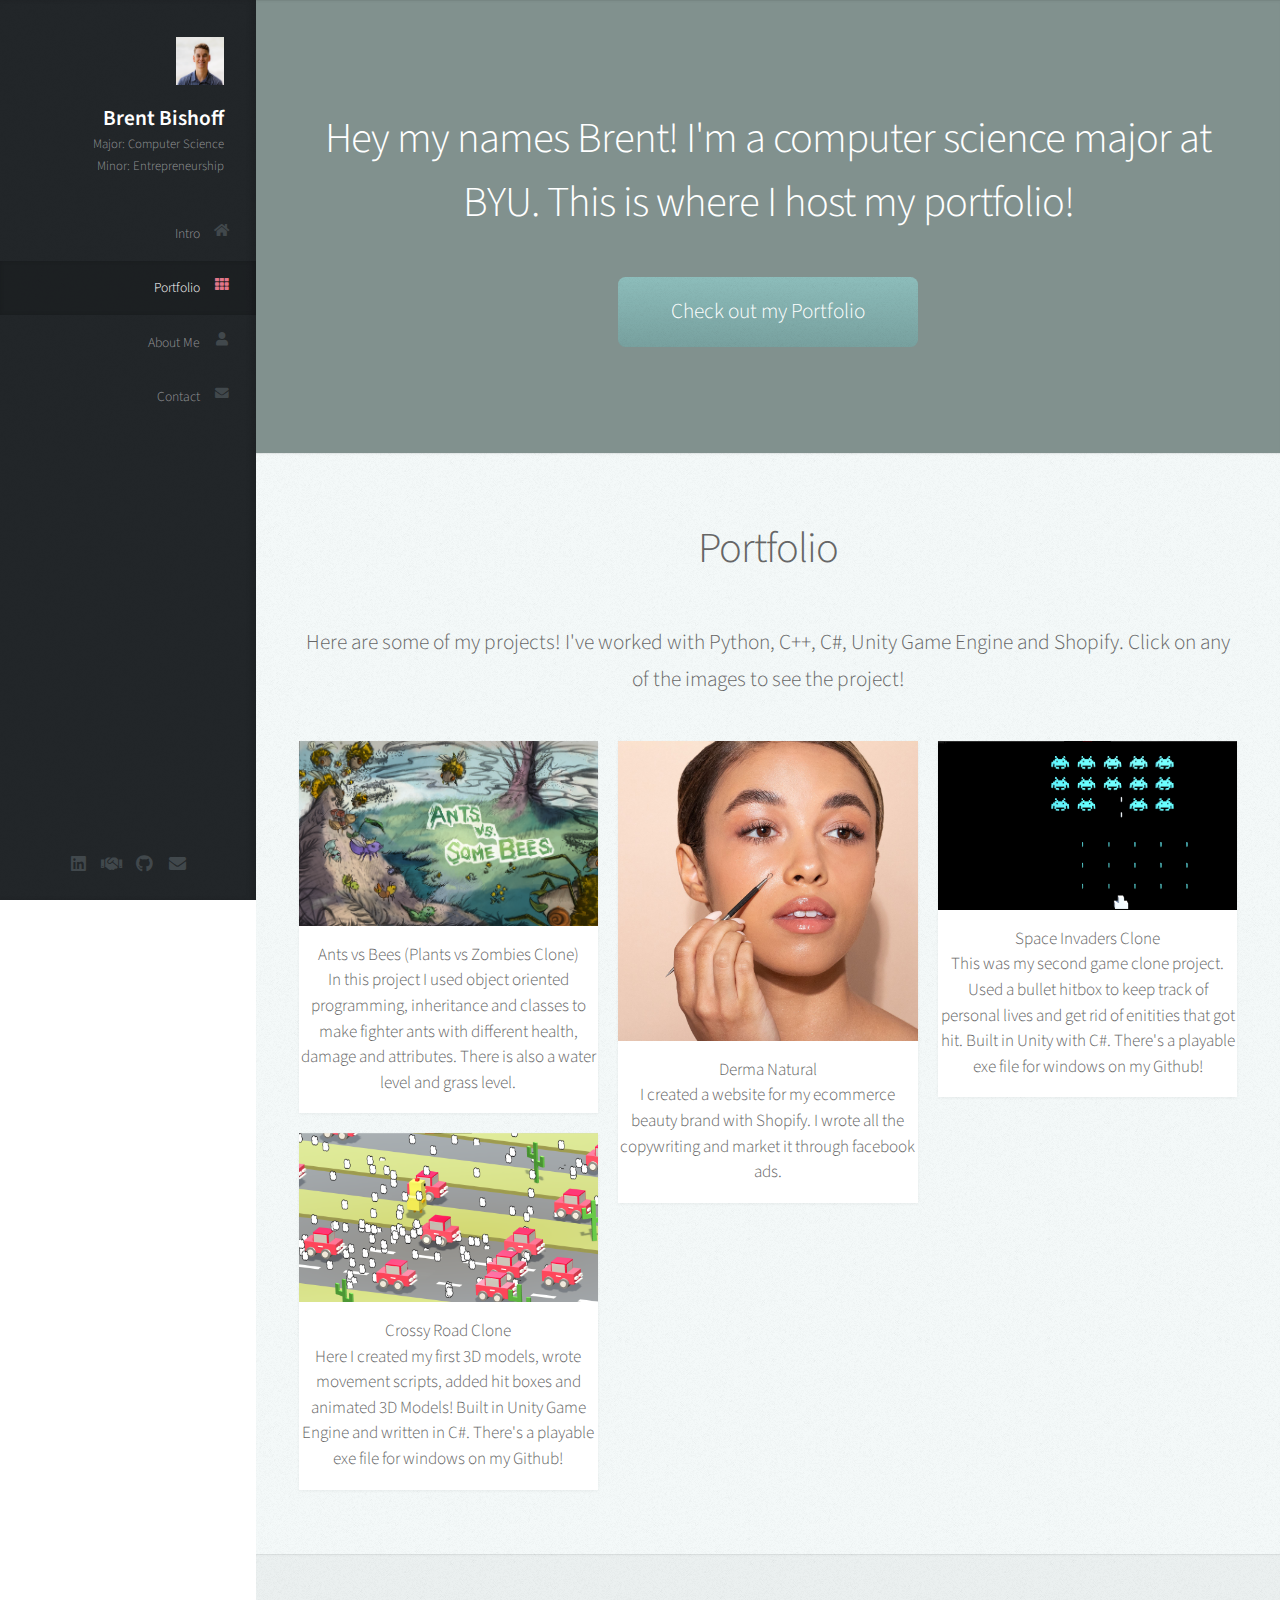
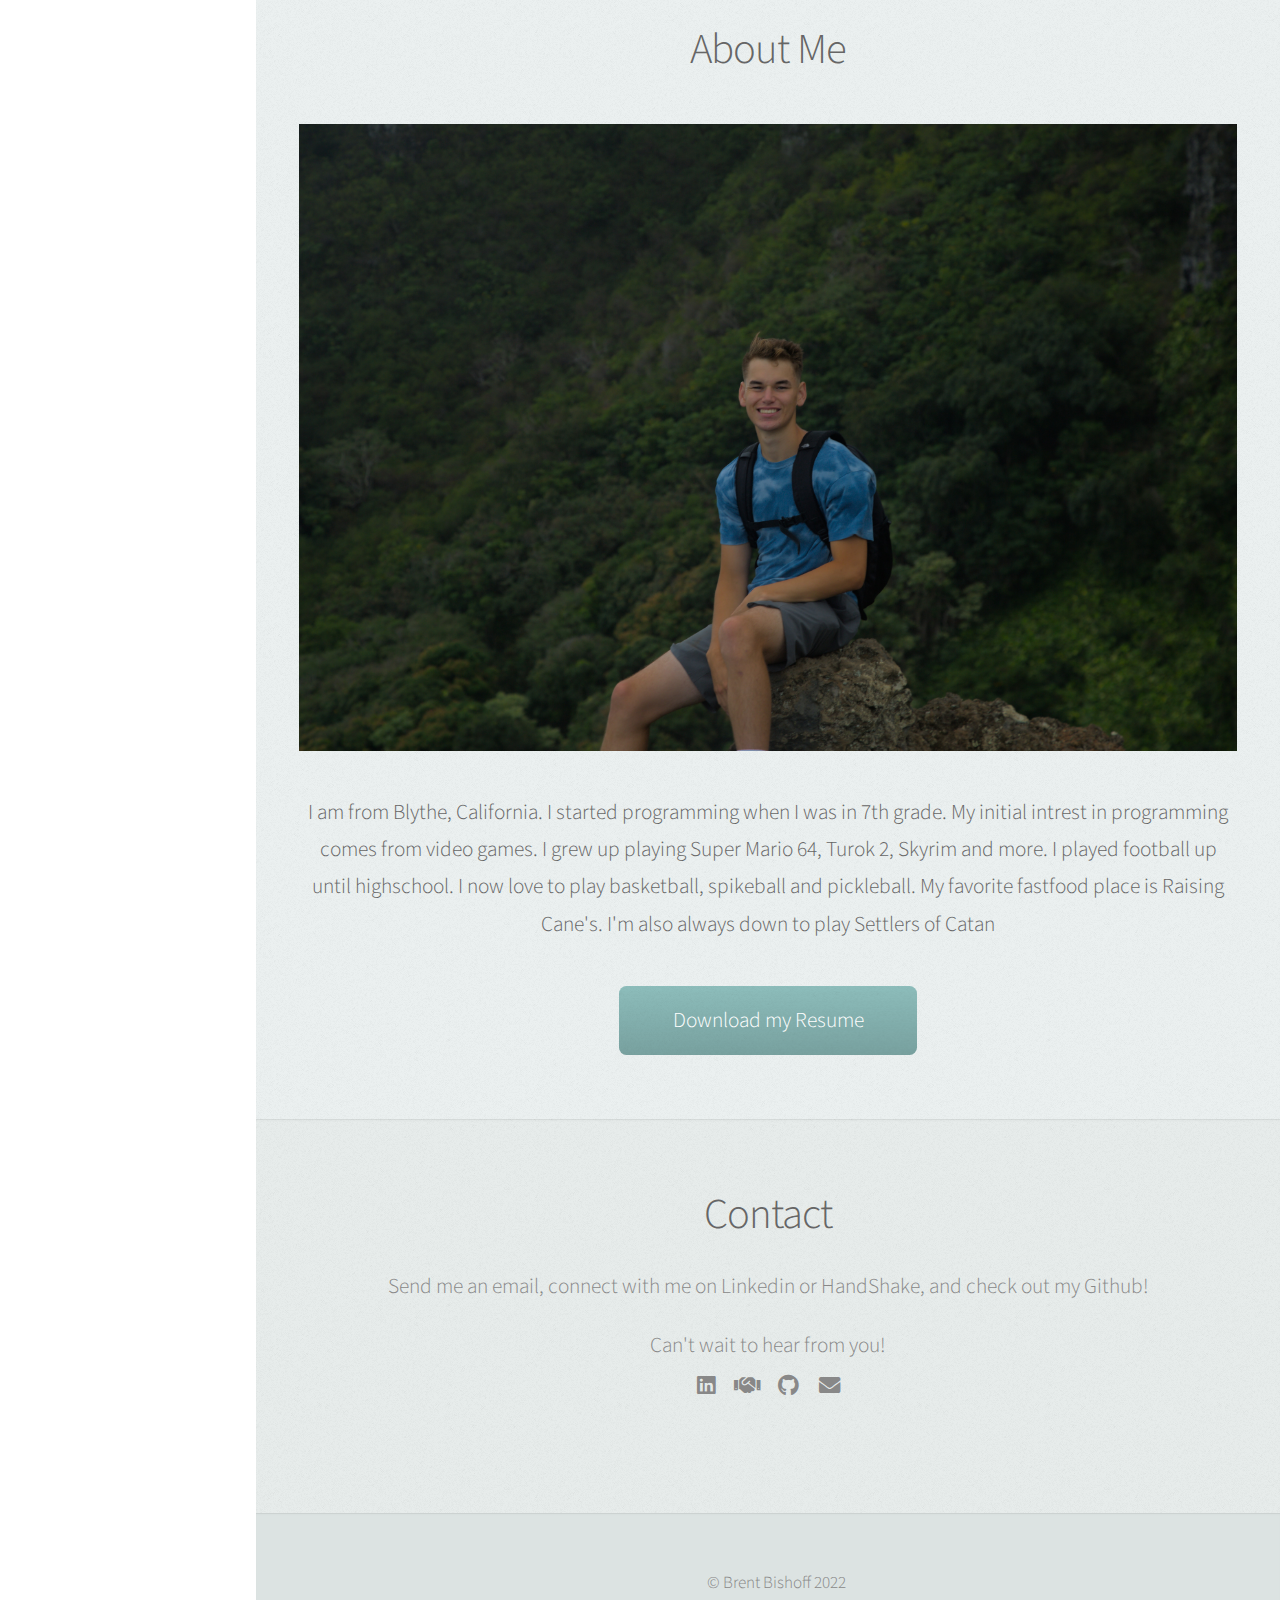
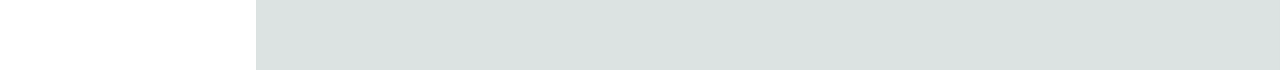
==== index.html @ 5003eae6 "Add files via upload" ====
<!DOCTYPE HTML>
<!--
	Prologue by HTML5 UP
	html5up.net | @ajlkn
	Free for personal and commercial use under the CCA 3.0 license (html5up.net/license)
-->
<html>
	<head>
		<title>Prologue by HTML5 UP</title>
		<meta charset="utf-8" />
		<meta name="viewport" content="width=device-width, initial-scale=1, user-scalable=no" />
		<link rel="stylesheet" href="assets/css/main.css" />
	</head>
	<body class="is-preload">

		<!-- Header -->
			<div id="header">

				<div class="top">

					<!-- Logo -->
						<div id="logo">
							<span class="image avatar48"><img src="images/avatar.png" alt="" /></span>
							<h1 id="title">Brent Bishoff</h1>
							<p>Major: Computer Science</p>
							<p>Minor: Entrepreneurship</p>
						</div>

					<!-- Nav -->
						<nav id="nav">
							<ul>
								<li><a href="#top" id="top-link"><span class="icon solid fa-home">Intro</span></a></li>
								<li><a href="#portfolio" id="portfolio-link"><span class="icon solid fa-th">Portfolio</span></a></li>
								<li><a href="#about" id="about-link"><span class="icon solid fa-user">About Me</span></a></li>
								<li><a href="#contact" id="contact-link"><span class="icon solid fa-envelope">Contact</span></a></li>
							</ul>
						</nav>
				</div>

				<div class="bottom">

					<!-- Social Icons -->
						<ul class="icons">
							<li><a href="https://www.linkedin.com/in/brent-bishoff-453050194/" class="icon brands fa-linkedin"><span class="label">Linkedin</span></a></li>
							<li><a href="https://byu.joinhandshake.com/stu/users/18140611" class="icon solid fa-handshake"><span class="label">HandShake</span></a></li>
							<li><a href="https://github.com/bdbishoff" class="icon brands fa-github"><span class="label">Github</span></a></li>
							<li><a href="mailto: brent.bishoff@gmail.com" class="icon solid fa-envelope"><span class="label">Email</span></a></li>
						</ul>

				</div>

			</div>

		<!-- Main -->
			<div id="main">

				<!-- Intro -->
					<section id="top" class="one dark cover">
						<div class="container">

							<header>
								<h2 class="alt"> <strong>Hey my names Brent! I'm a computer science major at BYU. This is where I host my portfolio!</strong>
							</header>

							<footer>
								<a href="#portfolio" class="button scrolly">Check out my Portfolio</a>
							</footer>

						</div>
					</section>

				<!-- Portfolio -->
					<section id="portfolio" class="two">
						<div class="container">

							<header>
								<h2>Portfolio</h2>
							</header>

							<p><strong>Here are some of my projects! I've worked with Python, C++, C#, Unity Game Engine
								and Shopify. Click on any of the images to see the project!
							</strong></p>

							<div class="row">
								<div class="col-4 col-12-mobile">
									<article class="item">
										<a href="https://github.com/bdbishoff/ANTS-Plants-vs-Zombies-Clone-" class="image fit"><img src="images/splash.png" alt="" /></a>
										<header>
											<h3><strong>Ants vs Bees (Plants vs Zombies Clone)</strong> </h3>
											<h3>In this project I used object oriented programming, inheritance and classes
												to make fighter ants with different health, damage and attributes. There is also
												a water level and grass level.
											</h3>
										</header>
									</article>
									<article class="item">
										<a href="https://github.com/bdbishoff/CrossyRoadClone" class="image fit"><img src="images/crossyroadss.png" alt="" /></a>
										<header>
											<h3><bold>Crossy Road Clone</bold></h3>
											<h3>Here I created my first 3D models, wrote movement scripts, 
												added hit boxes and animated 3D Models! Built in Unity Game Engine and written 
												in C#. There's a playable exe file for windows on my Github!
											</h3>
										</header>
									</article>
								</div>
								<div class="col-4 col-12-mobile">
									<article class="item">
										<a href="https://dermanatural.co/" class="image fit"><img src="images/MT-339_Blackhead-Pimple-Blemish-Extractor_Lifestyle3.jpg" alt="" /></a>
										<header>
											<h3><bold>Derma Natural</bold></h3>
											<h3>I created a website for my ecommerce beauty brand with Shopify.
												I wrote all the copywriting and market it through facebook ads.
											</h3>
										</header>
									</article>
								</div>
								<div class="col-4 col-12-mobile">
									<article class="item">
										<a href="https://github.com/bdbishoff/Space-Invaders-Clone" class="image fit"><img src="images/spaceinvadersss.png" alt="" /></a>
										<header>
											<h3><bold>Space Invaders Clone</bold></h3>
											<h3>This was my second game clone project. Used a bullet hitbox to 
												keep track of personal lives and get rid of enitities that got 
												hit. Built in Unity with C#. There's a playable exe file for windows on my Github! 
											</h3>
										</header>
									</article>
								</div>
							</div>

						</div>
					</section>

				<!-- About Me -->
					<section id="about" class="three">
						<div class="container">

							<header>
								<h2>About Me</h2>
							</header>

							<a href="#" class="image featured"><img src="images/IMG_9352.jpg" alt="" /></a>

							<p><strong>I am from Blythe, California. I started programming when I was in 7th grade. My initial
								intrest in programming comes from video games. I grew up playing Super Mario 64, Turok 2, Skyrim and more.
								I played football up until highschool. I now love to play basketball, spikeball and pickleball. 
								My favorite fastfood place is Raising Cane's. I'm also always down to play Settlers of Catan</strong></I></p>
								<footer>
									<a href="BrentBishoffResumeFinal.docx" class="button scrolly">Download my Resume</a>
								</footer>

						</div>
					</section>

				<!-- Contact -->
					<section id="contact" class="four">
						<div class="container">

							<header>
								<h2>Contact</h2>
								<p>Send me an email, connect with me on Linkedin or HandShake, and check out my Github!</p>
								<p>Can't wait to hear from you!</p> 
								
								<ul class="icons">
									<li><a href="https://www.linkedin.com/in/brent-bishoff-453050194/" class="icon brands fa-linkedin"><span class="label">Linkedin</span></a></li>
									<li><a href="https://byu.joinhandshake.com/stu/users/18140611" class="icon solid fa-handshake"><span class="label">HandShake</span></a></li>
									<li><a href="https://github.com/bdbishoff" class="icon brands fa-github"><span class="label">Github</span></a></li>
									<li><a href="mailto: brent.bishoff@gmail.com" class="icon solid fa-envelope"><span class="label">Email</span></a></li>
								</ul>
							</header>

									</div>
								</div>
							</form>

						</div>
					</section>

			</div>

		<!-- Footer -->
			<div id="footer">

				<!-- Copyright -->
					<ul class="copyright">
						<li>&copy; Brent Bishoff 2022</li>
					</ul>

			</div>

		<!-- Scripts -->
			<script src="assets/js/jquery.min.js"></script>
			<script src="assets/js/jquery.scrolly.min.js"></script>
			<script src="assets/js/jquery.scrollex.min.js"></script>
			<script src="assets/js/browser.min.js"></script>
			<script src="assets/js/breakpoints.min.js"></script>
			<script src="assets/js/util.js"></script>
			<script src="assets/js/main.js"></script>

	</body>
</html>
---- assets/css/main.css ----
@import url("fontawesome-all.min.css");
@import url("https://fonts.googleapis.com/css?family=Source+Sans+Pro:300,300italic,400,600");

/*
	Prologue by HTML5 UP
	html5up.net | @ajlkn
	Free for personal and commercial use under the CCA 3.0 license (html5up.net/license)
*/

html, body, div, span, applet, object,
iframe, h1, h2, h3, h4, h5, h6, p, blockquote,
pre, a, abbr, acronym, address, big, cite,
code, del, dfn, em, img, ins, kbd, q, s, samp,
small, strike, strong, sub, sup, tt, var, b,
u, i, center, dl, dt, dd, ol, ul, li, fieldset,
form, label, legend, table, caption, tbody,
tfoot, thead, tr, th, td, article, aside,
canvas, details, embed, figure, figcaption,
footer, header, hgroup, menu, nav, output, ruby,
section, summary, time, mark, audio, video {
	margin: 0;
	padding: 0;
	border: 0;
	font-size: 100%;
	font: inherit;
	vertical-align: baseline;}

article, aside, details, figcaption, figure,
footer, header, hgroup, menu, nav, section {
	display: block;}

body {
	line-height: 1;
}

ol, ul {
	list-style: none;
}

blockquote, q {
	quotes: none;
}

	blockquote:before, blockquote:after, q:before, q:after {
		content: '';
		content: none;
	}

table {
	border-collapse: collapse;
	border-spacing: 0;
}

body {
	-webkit-text-size-adjust: none;
}

mark {
	background-color: transparent;
	color: inherit;
}

input::-moz-focus-inner {
	border: 0;
	padding: 0;
}

input, select, textarea {
	-moz-appearance: none;
	-webkit-appearance: none;
	-ms-appearance: none;
	appearance: none;
}

/* Basic */

	html {
		box-sizing: border-box;
	}

	*, *:before, *:after {
		box-sizing: inherit;
	}

	body {
		background: #fff;
		font-family: 'Source Sans Pro', sans-serif;
		font-size: 19pt;
		font-weight: 300;
		line-height: 1.75em;
		color: #888;
	}

		body.is-preload *, body.is-preload *:before, body.is-preload *:after {
			-moz-animation: none !important;
			-webkit-animation: none !important;
			-ms-animation: none !important;
			animation: none !important;
			-moz-transition: none !important;
			-webkit-transition: none !important;
			-ms-transition: none !important;
			transition: none !important;
		}

	input, textarea, select {
		font-family: 'Source Sans Pro', sans-serif;
		font-size: 19pt;
		font-weight: 300;
		line-height: 1.75em;
		color: #888;
	}

	h1, h2, h3, h4, h5, h6 {
		font-weight: 300;
		color: #666;
		line-height: 1.5em;
	}

	h1 a, h2 a, h3 a, h4 a, h5 a, h6 a {
		color: inherit;
		text-decoration: none;
	}

		h1 a strong, h2 a strong, h3 a strong, h4 a strong, h5 a strong, h6 a strong {
			color: #333;
		}

	h2 {
		font-size: 2em;
		letter-spacing: -1px;
	}

		h2.alt {
			color: #888;
		}

			h2.alt strong {
				color: #666;
			}

	h3 {
		font-size: 1.5em;
	}

	header {
		margin: 0 0 2em 0;
	}

		header > p {
			margin: 1em 0 0 0;
		}

	footer {
		margin: 2em 0 0 0;
	}

	strong, b {
		font-weight: 300;
		color: #666;
	}

	em, i {
		font-style: italic;
	}

	a {
		text-decoration: none;
		color: inherit;
		border-bottom: dotted 1px rgba(128, 128, 128, 0.5);
		-moz-transition: color 0.35s ease-in-out, border-bottom-color 0.35s ease-in-out;
		-webkit-transition: color 0.35s ease-in-out, border-bottom-color 0.35s ease-in-out;
		-ms-transition: color 0.35s ease-in-out, border-bottom-color 0.35s ease-in-out;
		transition: color 0.35s ease-in-out, border-bottom-color 0.35s ease-in-out;
		outline: 0;
	}

		a:hover {
			color: #E27689;
			border-bottom-color: rgba(255, 255, 255, 0);
		}

	sub {
		position: relative;
		top: 0.5em;
		font-size: 0.8em;
	}

	sup {
		position: relative;
		top: -0.5em;
		font-size: 0.8em;
	}

	hr {
		border: 0;
		border-top: solid 1px #ddd;
	}

	blockquote {
		border-left: solid 0.5em #ddd;
		padding: 1em 0 1em 2em;
		font-style: italic;
	}

	p, ul, ol, dl, table {
		margin-bottom: 2em;
	}

	br.clear {
		clear: both;
	}

/* Container */

	.container {
		margin: 0 auto;
		max-width: 100%;
		width: 1400px;
	}

		@media screen and (min-width: 961px) and (max-width: 1880px) {

			.container {
				width: 1200px;
			}

		}

		@media screen and (min-width: 961px) and (max-width: 1620px) {

			.container {
				width: 960px;
			}

		}

		@media screen and (min-width: 961px) and (max-width: 1320px) {

			.container {
				width: 100%;
			}

		}

		@media screen and (max-width: 960px) {

			.container {
				width: 100%;
			}

		}

		@media screen and (max-width: 736px) {

			.container {
				width: 100%;
			}

		}

/* Row */

	.row {
		display: flex;
		flex-wrap: wrap;
		box-sizing: border-box;
		align-items: stretch;
	}

		.row > * {
			box-sizing: border-box;
		}

		.row.gtr-uniform > * > :last-child {
			margin-bottom: 0;
		}

		.row.aln-left {
			justify-content: flex-start;
		}

		.row.aln-center {
			justify-content: center;
		}

		.row.aln-right {
			justify-content: flex-end;
		}

		.row.aln-top {
			align-items: flex-start;
		}

		.row.aln-middle {
			align-items: center;
		}

		.row.aln-bottom {
			align-items: flex-end;
		}

		.row > .imp {
			order: -1;
		}

		.row > .col-1 {
			width: 8.33333%;
		}

		.row > .off-1 {
			margin-left: 8.33333%;
		}

		.row > .col-2 {
			width: 16.66667%;
		}

		.row > .off-2 {
			margin-left: 16.66667%;
		}

		.row > .col-3 {
			width: 25%;
		}

		.row > .off-3 {
			margin-left: 25%;
		}

		.row > .col-4 {
			width: 33.33333%;
		}

		.row > .off-4 {
			margin-left: 33.33333%;
		}

		.row > .col-5 {
			width: 41.66667%;
		}

		.row > .off-5 {
			margin-left: 41.66667%;
		}

		.row > .col-6 {
			width: 50%;
		}

		.row > .off-6 {
			margin-left: 50%;
		}

		.row > .col-7 {
			width: 58.33333%;
		}

		.row > .off-7 {
			margin-left: 58.33333%;
		}

		.row > .col-8 {
			width: 66.66667%;
		}

		.row > .off-8 {
			margin-left: 66.66667%;
		}

		.row > .col-9 {
			width: 75%;
		}

		.row > .off-9 {
			margin-left: 75%;
		}

		.row > .col-10 {
			width: 83.33333%;
		}

		.row > .off-10 {
			margin-left: 83.33333%;
		}

		.row > .col-11 {
			width: 91.66667%;
		}

		.row > .off-11 {
			margin-left: 91.66667%;
		}

		.row > .col-12 {
			width: 100%;
		}

		.row > .off-12 {
			margin-left: 100%;
		}

		.row.gtr-0 {
			margin-top: 0px;
			margin-left: 0px;
		}

			.row.gtr-0 > * {
				padding: 0px 0 0 0px;
			}

			.row.gtr-0.gtr-uniform {
				margin-top: 0px;
			}

				.row.gtr-0.gtr-uniform > * {
					padding-top: 0px;
				}

		.row.gtr-25 {
			margin-top: -10px;
			margin-left: -10px;
		}

			.row.gtr-25 > * {
				padding: 10px 0 0 10px;
			}

			.row.gtr-25.gtr-uniform {
				margin-top: -10px;
			}

				.row.gtr-25.gtr-uniform > * {
					padding-top: 10px;
				}

		.row.gtr-50 {
			margin-top: -20px;
			margin-left: -20px;
		}

			.row.gtr-50 > * {
				padding: 20px 0 0 20px;
			}

			.row.gtr-50.gtr-uniform {
				margin-top: -20px;
			}

				.row.gtr-50.gtr-uniform > * {
					padding-top: 20px;
				}

		.row {
			margin-top: -40px;
			margin-left: -40px;
		}

			.row > * {
				padding: 40px 0 0 40px;
			}

			.row.gtr-uniform {
				margin-top: -40px;
			}

				.row.gtr-uniform > * {
					padding-top: 40px;
				}

		.row.gtr-150 {
			margin-top: -60px;
			margin-left: -60px;
		}

			.row.gtr-150 > * {
				padding: 60px 0 0 60px;
			}

			.row.gtr-150.gtr-uniform {
				margin-top: -60px;
			}

				.row.gtr-150.gtr-uniform > * {
					padding-top: 60px;
				}

		.row.gtr-200 {
			margin-top: -80px;
			margin-left: -80px;
		}

			.row.gtr-200 > * {
				padding: 80px 0 0 80px;
			}

			.row.gtr-200.gtr-uniform {
				margin-top: -80px;
			}

				.row.gtr-200.gtr-uniform > * {
					padding-top: 80px;
				}

		@media screen and (min-width: 961px) and (max-width: 1880px) {

			.row {
				display: flex;
				flex-wrap: wrap;
				box-sizing: border-box;
				align-items: stretch;
			}

				.row > * {
					box-sizing: border-box;
				}

				.row.gtr-uniform > * > :last-child {
					margin-bottom: 0;
				}

				.row.aln-left {
					justify-content: flex-start;
				}

				.row.aln-center {
					justify-content: center;
				}

				.row.aln-right {
					justify-content: flex-end;
				}

				.row.aln-top {
					align-items: flex-start;
				}

				.row.aln-middle {
					align-items: center;
				}

				.row.aln-bottom {
					align-items: flex-end;
				}

				.row > .imp-wide {
					order: -1;
				}

				.row > .col-1-wide {
					width: 8.33333%;
				}

				.row > .off-1-wide {
					margin-left: 8.33333%;
				}

				.row > .col-2-wide {
					width: 16.66667%;
				}

				.row > .off-2-wide {
					margin-left: 16.66667%;
				}

				.row > .col-3-wide {
					width: 25%;
				}

				.row > .off-3-wide {
					margin-left: 25%;
				}

				.row > .col-4-wide {
					width: 33.33333%;
				}

				.row > .off-4-wide {
					margin-left: 33.33333%;
				}

				.row > .col-5-wide {
					width: 41.66667%;
				}

				.row > .off-5-wide {
					margin-left: 41.66667%;
				}

				.row > .col-6-wide {
					width: 50%;
				}

				.row > .off-6-wide {
					margin-left: 50%;
				}

				.row > .col-7-wide {
					width: 58.33333%;
				}

				.row > .off-7-wide {
					margin-left: 58.33333%;
				}

				.row > .col-8-wide {
					width: 66.66667%;
				}

				.row > .off-8-wide {
					margin-left: 66.66667%;
				}

				.row > .col-9-wide {
					width: 75%;
				}

				.row > .off-9-wide {
					margin-left: 75%;
				}

				.row > .col-10-wide {
					width: 83.33333%;
				}

				.row > .off-10-wide {
					margin-left: 83.33333%;
				}

				.row > .col-11-wide {
					width: 91.66667%;
				}

				.row > .off-11-wide {
					margin-left: 91.66667%;
				}

				.row > .col-12-wide {
					width: 100%;
				}

				.row > .off-12-wide {
					margin-left: 100%;
				}

				.row.gtr-0 {
					margin-top: 0px;
					margin-left: 0px;
				}

					.row.gtr-0 > * {
						padding: 0px 0 0 0px;
					}

					.row.gtr-0.gtr-uniform {
						margin-top: 0px;
					}

						.row.gtr-0.gtr-uniform > * {
							padding-top: 0px;
						}

				.row.gtr-25 {
					margin-top: -10px;
					margin-left: -10px;
				}

					.row.gtr-25 > * {
						padding: 10px 0 0 10px;
					}

					.row.gtr-25.gtr-uniform {
						margin-top: -10px;
					}

						.row.gtr-25.gtr-uniform > * {
							padding-top: 10px;
						}

				.row.gtr-50 {
					margin-top: -20px;
					margin-left: -20px;
				}

					.row.gtr-50 > * {
						padding: 20px 0 0 20px;
					}

					.row.gtr-50.gtr-uniform {
						margin-top: -20px;
					}

						.row.gtr-50.gtr-uniform > * {
							padding-top: 20px;
						}

				.row {
					margin-top: -40px;
					margin-left: -40px;
				}

					.row > * {
						padding: 40px 0 0 40px;
					}

					.row.gtr-uniform {
						margin-top: -40px;
					}

						.row.gtr-uniform > * {
							padding-top: 40px;
						}

				.row.gtr-150 {
					margin-top: -60px;
					margin-left: -60px;
				}

					.row.gtr-150 > * {
						padding: 60px 0 0 60px;
					}

					.row.gtr-150.gtr-uniform {
						margin-top: -60px;
					}

						.row.gtr-150.gtr-uniform > * {
							padding-top: 60px;
						}

				.row.gtr-200 {
					margin-top: -80px;
					margin-left: -80px;
				}

					.row.gtr-200 > * {
						padding: 80px 0 0 80px;
					}

					.row.gtr-200.gtr-uniform {
						margin-top: -80px;
					}

						.row.gtr-200.gtr-uniform > * {
							padding-top: 80px;
						}

		}

		@media screen and (min-width: 961px) and (max-width: 1620px) {

			.row {
				display: flex;
				flex-wrap: wrap;
				box-sizing: border-box;
				align-items: stretch;
			}

				.row > * {
					box-sizing: border-box;
				}

				.row.gtr-uniform > * > :last-child {
					margin-bottom: 0;
				}

				.row.aln-left {
					justify-content: flex-start;
				}

				.row.aln-center {
					justify-content: center;
				}

				.row.aln-right {
					justify-content: flex-end;
				}

				.row.aln-top {
					align-items: flex-start;
				}

				.row.aln-middle {
					align-items: center;
				}

				.row.aln-bottom {
					align-items: flex-end;
				}

				.row > .imp-normal {
					order: -1;
				}

				.row > .col-1-normal {
					width: 8.33333%;
				}

				.row > .off-1-normal {
					margin-left: 8.33333%;
				}

				.row > .col-2-normal {
					width: 16.66667%;
				}

				.row > .off-2-normal {
					margin-left: 16.66667%;
				}

				.row > .col-3-normal {
					width: 25%;
				}

				.row > .off-3-normal {
					margin-left: 25%;
				}

				.row > .col-4-normal {
					width: 33.33333%;
				}

				.row > .off-4-normal {
					margin-left: 33.33333%;
				}

				.row > .col-5-normal {
					width: 41.66667%;
				}

				.row > .off-5-normal {
					margin-left: 41.66667%;
				}

				.row > .col-6-normal {
					width: 50%;
				}

				.row > .off-6-normal {
					margin-left: 50%;
				}

				.row > .col-7-normal {
					width: 58.33333%;
				}

				.row > .off-7-normal {
					margin-left: 58.33333%;
				}

				.row > .col-8-normal {
					width: 66.66667%;
				}

				.row > .off-8-normal {
					margin-left: 66.66667%;
				}

				.row > .col-9-normal {
					width: 75%;
				}

				.row > .off-9-normal {
					margin-left: 75%;
				}

				.row > .col-10-normal {
					width: 83.33333%;
				}

				.row > .off-10-normal {
					margin-left: 83.33333%;
				}

				.row > .col-11-normal {
					width: 91.66667%;
				}

				.row > .off-11-normal {
					margin-left: 91.66667%;
				}

				.row > .col-12-normal {
					width: 100%;
				}

				.row > .off-12-normal {
					margin-left: 100%;
				}

				.row.gtr-0 {
					margin-top: 0px;
					margin-left: 0px;
				}

					.row.gtr-0 > * {
						padding: 0px 0 0 0px;
					}

					.row.gtr-0.gtr-uniform {
						margin-top: 0px;
					}

						.row.gtr-0.gtr-uniform > * {
							padding-top: 0px;
						}

				.row.gtr-25 {
					margin-top: -10px;
					margin-left: -10px;
				}

					.row.gtr-25 > * {
						padding: 10px 0 0 10px;
					}

					.row.gtr-25.gtr-uniform {
						margin-top: -10px;
					}

						.row.gtr-25.gtr-uniform > * {
							padding-top: 10px;
						}

				.row.gtr-50 {
					margin-top: -20px;
					margin-left: -20px;
				}

					.row.gtr-50 > * {
						padding: 20px 0 0 20px;
					}

					.row.gtr-50.gtr-uniform {
						margin-top: -20px;
					}

						.row.gtr-50.gtr-uniform > * {
							padding-top: 20px;
						}

				.row {
					margin-top: -40px;
					margin-left: -40px;
				}

					.row > * {
						padding: 40px 0 0 40px;
					}

					.row.gtr-uniform {
						margin-top: -40px;
					}

						.row.gtr-uniform > * {
							padding-top: 40px;
						}

				.row.gtr-150 {
					margin-top: -60px;
					margin-left: -60px;
				}

					.row.gtr-150 > * {
						padding: 60px 0 0 60px;
					}

					.row.gtr-150.gtr-uniform {
						margin-top: -60px;
					}

						.row.gtr-150.gtr-uniform > * {
							padding-top: 60px;
						}

				.row.gtr-200 {
					margin-top: -80px;
					margin-left: -80px;
				}

					.row.gtr-200 > * {
						padding: 80px 0 0 80px;
					}

					.row.gtr-200.gtr-uniform {
						margin-top: -80px;
					}

						.row.gtr-200.gtr-uniform > * {
							padding-top: 80px;
						}

		}

		@media screen and (min-width: 961px) and (max-width: 1320px) {

			.row {
				display: flex;
				flex-wrap: wrap;
				box-sizing: border-box;
				align-items: stretch;
			}

				.row > * {
					box-sizing: border-box;
				}

				.row.gtr-uniform > * > :last-child {
					margin-bottom: 0;
				}

				.row.aln-left {
					justify-content: flex-start;
				}

				.row.aln-center {
					justify-content: center;
				}

				.row.aln-right {
					justify-content: flex-end;
				}

				.row.aln-top {
					align-items: flex-start;
				}

				.row.aln-middle {
					align-items: center;
				}

				.row.aln-bottom {
					align-items: flex-end;
				}

				.row > .imp-narrow {
					order: -1;
				}

				.row > .col-1-narrow {
					width: 8.33333%;
				}

				.row > .off-1-narrow {
					margin-left: 8.33333%;
				}

				.row > .col-2-narrow {
					width: 16.66667%;
				}

				.row > .off-2-narrow {
					margin-left: 16.66667%;
				}

				.row > .col-3-narrow {
					width: 25%;
				}

				.row > .off-3-narrow {
					margin-left: 25%;
				}

				.row > .col-4-narrow {
					width: 33.33333%;
				}

				.row > .off-4-narrow {
					margin-left: 33.33333%;
				}

				.row > .col-5-narrow {
					width: 41.66667%;
				}

				.row > .off-5-narrow {
					margin-left: 41.66667%;
				}

				.row > .col-6-narrow {
					width: 50%;
				}

				.row > .off-6-narrow {
					margin-left: 50%;
				}

				.row > .col-7-narrow {
					width: 58.33333%;
				}

				.row > .off-7-narrow {
					margin-left: 58.33333%;
				}

				.row > .col-8-narrow {
					width: 66.66667%;
				}

				.row > .off-8-narrow {
					margin-left: 66.66667%;
				}

				.row > .col-9-narrow {
					width: 75%;
				}

				.row > .off-9-narrow {
					margin-left: 75%;
				}

				.row > .col-10-narrow {
					width: 83.33333%;
				}

				.row > .off-10-narrow {
					margin-left: 83.33333%;
				}

				.row > .col-11-narrow {
					width: 91.66667%;
				}

				.row > .off-11-narrow {
					margin-left: 91.66667%;
				}

				.row > .col-12-narrow {
					width: 100%;
				}

				.row > .off-12-narrow {
					margin-left: 100%;
				}

				.row.gtr-0 {
					margin-top: 0px;
					margin-left: 0px;
				}

					.row.gtr-0 > * {
						padding: 0px 0 0 0px;
					}

					.row.gtr-0.gtr-uniform {
						margin-top: 0px;
					}

						.row.gtr-0.gtr-uniform > * {
							padding-top: 0px;
						}

				.row.gtr-25 {
					margin-top: -5px;
					margin-left: -5px;
				}

					.row.gtr-25 > * {
						padding: 5px 0 0 5px;
					}

					.row.gtr-25.gtr-uniform {
						margin-top: -5px;
					}

						.row.gtr-25.gtr-uniform > * {
							padding-top: 5px;
						}

				.row.gtr-50 {
					margin-top: -10px;
					margin-left: -10px;
				}

					.row.gtr-50 > * {
						padding: 10px 0 0 10px;
					}

					.row.gtr-50.gtr-uniform {
						margin-top: -10px;
					}

						.row.gtr-50.gtr-uniform > * {
							padding-top: 10px;
						}

				.row {
					margin-top: -20px;
					margin-left: -20px;
				}

					.row > * {
						padding: 20px 0 0 20px;
					}

					.row.gtr-uniform {
						margin-top: -20px;
					}

						.row.gtr-uniform > * {
							padding-top: 20px;
						}

				.row.gtr-150 {
					margin-top: -30px;
					margin-left: -30px;
				}

					.row.gtr-150 > * {
						padding: 30px 0 0 30px;
					}

					.row.gtr-150.gtr-uniform {
						margin-top: -30px;
					}

						.row.gtr-150.gtr-uniform > * {
							padding-top: 30px;
						}

				.row.gtr-200 {
					margin-top: -40px;
					margin-left: -40px;
				}

					.row.gtr-200 > * {
						padding: 40px 0 0 40px;
					}

					.row.gtr-200.gtr-uniform {
						margin-top: -40px;
					}

						.row.gtr-200.gtr-uniform > * {
							padding-top: 40px;
						}

		}

		@media screen and (max-width: 960px) {

			.row {
				display: flex;
				flex-wrap: wrap;
				box-sizing: border-box;
				align-items: stretch;
			}

				.row > * {
					box-sizing: border-box;
				}

				.row.gtr-uniform > * > :last-child {
					margin-bottom: 0;
				}

				.row.aln-left {
					justify-content: flex-start;
				}

				.row.aln-center {
					justify-content: center;
				}

				.row.aln-right {
					justify-content: flex-end;
				}

				.row.aln-top {
					align-items: flex-start;
				}

				.row.aln-middle {
					align-items: center;
				}

				.row.aln-bottom {
					align-items: flex-end;
				}

				.row > .imp-narrower {
					order: -1;
				}

				.row > .col-1-narrower {
					width: 8.33333%;
				}

				.row > .off-1-narrower {
					margin-left: 8.33333%;
				}

				.row > .col-2-narrower {
					width: 16.66667%;
				}

				.row > .off-2-narrower {
					margin-left: 16.66667%;
				}

				.row > .col-3-narrower {
					width: 25%;
				}

				.row > .off-3-narrower {
					margin-left: 25%;
				}

				.row > .col-4-narrower {
					width: 33.33333%;
				}

				.row > .off-4-narrower {
					margin-left: 33.33333%;
				}

				.row > .col-5-narrower {
					width: 41.66667%;
				}

				.row > .off-5-narrower {
					margin-left: 41.66667%;
				}

				.row > .col-6-narrower {
					width: 50%;
				}

				.row > .off-6-narrower {
					margin-left: 50%;
				}

				.row > .col-7-narrower {
					width: 58.33333%;
				}

				.row > .off-7-narrower {
					margin-left: 58.33333%;
				}

				.row > .col-8-narrower {
					width: 66.66667%;
				}

				.row > .off-8-narrower {
					margin-left: 66.66667%;
				}

				.row > .col-9-narrower {
					width: 75%;
				}

				.row > .off-9-narrower {
					margin-left: 75%;
				}

				.row > .col-10-narrower {
					width: 83.33333%;
				}

				.row > .off-10-narrower {
					margin-left: 83.33333%;
				}

				.row > .col-11-narrower {
					width: 91.66667%;
				}

				.row > .off-11-narrower {
					margin-left: 91.66667%;
				}

				.row > .col-12-narrower {
					width: 100%;
				}

				.row > .off-12-narrower {
					margin-left: 100%;
				}

				.row.gtr-0 {
					margin-top: 0px;
					margin-left: 0px;
				}

					.row.gtr-0 > * {
						padding: 0px 0 0 0px;
					}

					.row.gtr-0.gtr-uniform {
						margin-top: 0px;
					}

						.row.gtr-0.gtr-uniform > * {
							padding-top: 0px;
						}

				.row.gtr-25 {
					margin-top: -5px;
					margin-left: -5px;
				}

					.row.gtr-25 > * {
						padding: 5px 0 0 5px;
					}

					.row.gtr-25.gtr-uniform {
						margin-top: -5px;
					}

						.row.gtr-25.gtr-uniform > * {
							padding-top: 5px;
						}

				.row.gtr-50 {
					margin-top: -10px;
					margin-left: -10px;
				}

					.row.gtr-50 > * {
						padding: 10px 0 0 10px;
					}

					.row.gtr-50.gtr-uniform {
						margin-top: -10px;
					}

						.row.gtr-50.gtr-uniform > * {
							padding-top: 10px;
						}

				.row {
					margin-top: -20px;
					margin-left: -20px;
				}

					.row > * {
						padding: 20px 0 0 20px;
					}

					.row.gtr-uniform {
						margin-top: -20px;
					}

						.row.gtr-uniform > * {
							padding-top: 20px;
						}

				.row.gtr-150 {
					margin-top: -30px;
					margin-left: -30px;
				}

					.row.gtr-150 > * {
						padding: 30px 0 0 30px;
					}

					.row.gtr-150.gtr-uniform {
						margin-top: -30px;
					}

						.row.gtr-150.gtr-uniform > * {
							padding-top: 30px;
						}

				.row.gtr-200 {
					margin-top: -40px;
					margin-left: -40px;
				}

					.row.gtr-200 > * {
						padding: 40px 0 0 40px;
					}

					.row.gtr-200.gtr-uniform {
						margin-top: -40px;
					}

						.row.gtr-200.gtr-uniform > * {
							padding-top: 40px;
						}

		}

		@media screen and (max-width: 736px) {

			.row {
				display: flex;
				flex-wrap: wrap;
				box-sizing: border-box;
				align-items: stretch;
			}

				.row > * {
					box-sizing: border-box;
				}

				.row.gtr-uniform > * > :last-child {
					margin-bottom: 0;
				}

				.row.aln-left {
					justify-content: flex-start;
				}

				.row.aln-center {
					justify-content: center;
				}

				.row.aln-right {
					justify-content: flex-end;
				}

				.row.aln-top {
					align-items: flex-start;
				}

				.row.aln-middle {
					align-items: center;
				}

				.row.aln-bottom {
					align-items: flex-end;
				}

				.row > .imp-mobile {
					order: -1;
				}

				.row > .col-1-mobile {
					width: 8.33333%;
				}

				.row > .off-1-mobile {
					margin-left: 8.33333%;
				}

				.row > .col-2-mobile {
					width: 16.66667%;
				}

				.row > .off-2-mobile {
					margin-left: 16.66667%;
				}

				.row > .col-3-mobile {
					width: 25%;
				}

				.row > .off-3-mobile {
					margin-left: 25%;
				}

				.row > .col-4-mobile {
					width: 33.33333%;
				}

				.row > .off-4-mobile {
					margin-left: 33.33333%;
				}

				.row > .col-5-mobile {
					width: 41.66667%;
				}

				.row > .off-5-mobile {
					margin-left: 41.66667%;
				}

				.row > .col-6-mobile {
					width: 50%;
				}

				.row > .off-6-mobile {
					margin-left: 50%;
				}

				.row > .col-7-mobile {
					width: 58.33333%;
				}

				.row > .off-7-mobile {
					margin-left: 58.33333%;
				}

				.row > .col-8-mobile {
					width: 66.66667%;
				}

				.row > .off-8-mobile {
					margin-left: 66.66667%;
				}

				.row > .col-9-mobile {
					width: 75%;
				}

				.row > .off-9-mobile {
					margin-left: 75%;
				}

				.row > .col-10-mobile {
					width: 83.33333%;
				}

				.row > .off-10-mobile {
					margin-left: 83.33333%;
				}

				.row > .col-11-mobile {
					width: 91.66667%;
				}

				.row > .off-11-mobile {
					margin-left: 91.66667%;
				}

				.row > .col-12-mobile {
					width: 100%;
				}

				.row > .off-12-mobile {
					margin-left: 100%;
				}

				.row.gtr-0 {
					margin-top: 0px;
					margin-left: 0px;
				}

					.row.gtr-0 > * {
						padding: 0px 0 0 0px;
					}

					.row.gtr-0.gtr-uniform {
						margin-top: 0px;
					}

						.row.gtr-0.gtr-uniform > * {
							padding-top: 0px;
						}

				.row.gtr-25 {
					margin-top: -5px;
					margin-left: -5px;
				}

					.row.gtr-25 > * {
						padding: 5px 0 0 5px;
					}

					.row.gtr-25.gtr-uniform {
						margin-top: -5px;
					}

						.row.gtr-25.gtr-uniform > * {
							padding-top: 5px;
						}

				.row.gtr-50 {
					margin-top: -10px;
					margin-left: -10px;
				}

					.row.gtr-50 > * {
						padding: 10px 0 0 10px;
					}

					.row.gtr-50.gtr-uniform {
						margin-top: -10px;
					}

						.row.gtr-50.gtr-uniform > * {
							padding-top: 10px;
						}

				.row {
					margin-top: -20px;
					margin-left: -20px;
				}

					.row > * {
						padding: 20px 0 0 20px;
					}

					.row.gtr-uniform {
						margin-top: -20px;
					}

						.row.gtr-uniform > * {
							padding-top: 20px;
						}

				.row.gtr-150 {
					margin-top: -30px;
					margin-left: -30px;
				}

					.row.gtr-150 > * {
						padding: 30px 0 0 30px;
					}

					.row.gtr-150.gtr-uniform {
						margin-top: -30px;
					}

						.row.gtr-150.gtr-uniform > * {
							padding-top: 30px;
						}

				.row.gtr-200 {
					margin-top: -40px;
					margin-left: -40px;
				}

					.row.gtr-200 > * {
						padding: 40px 0 0 40px;
					}

					.row.gtr-200.gtr-uniform {
						margin-top: -40px;
					}

						.row.gtr-200.gtr-uniform > * {
							padding-top: 40px;
						}

		}

/* Sections/Article */

	section, article {
		margin-bottom: 3em;
	}

		section > :last-child,
		section > .container, section:last-child, article > :last-child,
		article > .container, article:last-child {
			margin-bottom: 0;
		}

		.row > section, .row > article {
			margin-bottom: 0;
		}

/* Image */

	.image {
		display: inline-block;
		border: 0;
	}

		.image img {
			display: block;
			width: 100%;
		}

		.image.avatar48 {
			width: 48px;
			height: 48px;
			background: #f00;
		}

			.image.avatar48 img {
				width: 48px;
				height: 48px;
			}

		.image.fit {
			display: block;
			width: 100%;
		}

		.image.featured {
			display: block;
			width: 100%;
			margin: 0 0 2em 0;
		}

		.image.left {
			float: left;
			margin: 0 2em 2em 0;
		}

		.image.centered {
			display: block;
			margin: 0 0 2em 0;
		}

			.image.centered img {
				margin: 0 auto;
				width: auto;
			}

/* List */

	ul {
		list-style: disc;
		padding-left: 1em;
	}

		ul li {
			padding-left: 0.5em;
		}

	ol {
		list-style: decimal;
		padding-left: 1.25em;
	}

		ol li {
			padding-left: 0.25em;
		}

/* Icons */

	ul.icons {
		cursor: default;
		list-style: none;
		padding-left: 0;
	}

		ul.icons li {
			display: inline-block;
			padding-left: 0;
		}

		ul.icons a {
			display: inline-block;
			width: 2em;
			height: 2em;
			line-height: 2em;
			text-align: center;
			border: 0;
		}

/* Form */

	form label {
		display: block;
		text-align: left;
		margin-bottom: 0.5em;
	}

	form input[type="text"],
	form input[type="email"],
	form input[type="password"],
	form select,
	form textarea {
		position: relative;
		-webkit-appearance: none;
		display: block;
		border: 0;
		outline: 0;
		background: #fff;
		background: rgba(255, 255, 255, 0.75);
		width: 100%;
		border-radius: 0.35em;
		padding: 0.75em 1em 0.75em 1em;
		box-shadow: inset 0 0.1em 0.1em 0 rgba(0, 0, 0, 0.05);
		border: solid 1px rgba(0, 0, 0, 0.15);
		-moz-transition: all 0.35s ease-in-out;
		-webkit-transition: all 0.35s ease-in-out;
		-ms-transition: all 0.35s ease-in-out;
		transition: all 0.35s ease-in-out;
	}

		form input[type="text"]:focus,
		form input[type="email"]:focus,
		form input[type="password"]:focus,
		form select:focus,
		form textarea:focus {
			box-shadow: 0 0 2px 1px #8ebebc;
			background: #fff;
		}

	form input[type="text"],
	form input[type="email"],
	form input[type="password"],
	form select {
		line-height: 1.25em;
	}

	form textarea {
		min-height: 14em;
	}

	form ::-webkit-input-placeholder {
		color: #555 !important;
	}

	form :-moz-placeholder {
		color: #555 !important;
	}

	form ::-moz-placeholder {
		color: #555 !important;
	}

	form :-ms-input-placeholder {
		color: #555 !important;
	}

	form ::-moz-focus-inner {
		border: 0;
	}

/* Table */

	table {
		width: 100%;
		text-align: left;
	}

		table tbody tr:nth-child(2n+2) {
			background: #f4f4f4;
		}

		table td {
			padding: 0.5em 1em 0.5em 1em;
		}

		table th {
			text-align: left;
			padding: 0.5em 1em 0.5em 1em;
			color: #fff;
			background: #222729 url("images/overlay.png");
		}

		table thead {
			background: #444;
			color: #fff;
		}

		table tfoot {
			background: #eee;
		}

/* Button */

	input[type="button"],
	input[type="submit"],
	input[type="reset"],
	button,
	.button {
		position: relative;
		display: inline-block;
		border-radius: 0.35em;
		color: #fff !important;
		text-decoration: none;
		padding: 0.75em 2.5em 0.75em 2.5em;
		background-color: #8ebebc;
		border: 0;
		cursor: pointer;
		background-image: -moz-linear-gradient(top, rgba(0, 0, 0, 0), rgba(0, 0, 0, 0.15)), url("images/overlay.png");
		background-image: -webkit-linear-gradient(top, rgba(0, 0, 0, 0), rgba(0, 0, 0, 0.15)), url("images/overlay.png");
		background-image: -ms-linear-gradient(top, rgba(0, 0, 0, 0), rgba(0, 0, 0, 0.15)), url("images/overlay.png");
		background-image: linear-gradient(top, rgba(0, 0, 0, 0), rgba(0, 0, 0, 0.15)), url("images/overlay.png");
		-moz-transition: background-color 0.35s ease-in-out;
		-webkit-transition: background-color 0.35s ease-in-out;
		-ms-transition: background-color 0.35s ease-in-out;
		transition: background-color 0.35s ease-in-out;
	}

		input[type="button"]:hover,
		input[type="submit"]:hover,
		input[type="reset"]:hover,
		button:hover,
		.button:hover {
			background-color: #9ececc;
		}

		input[type="button"]:active,
		input[type="submit"]:active,
		input[type="reset"]:active,
		button:active,
		.button:active {
			background-color: #7eaeac;
		}

/* Item */

	.item {
		box-shadow: 0 0.05em 0.15em 0 rgba(0, 0, 0, 0.05);
		margin-bottom: 40px;
	}

		.item header {
			background: #fff;
			margin: 0;
			padding: 1em 0 1em 0;
			font-size: 0.8em;
		}

			.item header h3 {
				font-size: 1em;
			}

/* Icons */

	.icon {
		text-decoration: none;
		text-decoration: none;
	}

		.icon:before {
			-moz-osx-font-smoothing: grayscale;
			-webkit-font-smoothing: antialiased;
			display: inline-block;
			font-style: normal;
			font-variant: normal;
			text-rendering: auto;
			line-height: 1;
			text-transform: none !important;
			font-family: 'Font Awesome 5 Free';
			font-weight: 400;
		}

		.icon:before {
			line-height: inherit;
		}

		.icon > .label {
			display: none;
		}

		.icon.solid:before {
			font-weight: 900;
		}

		.icon.brands:before {
			font-family: 'Font Awesome 5 Brands';
		}

/* Header */

	#header {
		display: -moz-flex;
		display: -webkit-flex;
		display: -ms-flex;
		display: flex;
		-moz-flex-direction: column;
		-webkit-flex-direction: column;
		-ms-flex-direction: column;
		flex-direction: column;
		-moz-justify-content: space-between;
		-webkit-justify-content: space-between;
		-ms-justify-content: space-between;
		justify-content: space-between;
		background: #222629 url("images/overlay.png");
		box-shadow: inset -0.25em 0 0.25em 0 rgba(0, 0, 0, 0.1);
		color: #fff;
		height: 100%;
		left: 0;
		overflow-y: auto;
		position: fixed;
		text-align: right;
		top: 0;
		width: 375px;
	}

		#header .top {
			-moz-flex-grow: 1;
			-webkit-flex-grow: 1;
			-ms-flex-grow: 1;
			flex-grow: 1;
		}

		#header .bottom {
			-moz-flex-shrink: 0;
			-webkit-flex-shrink: 0;
			-ms-flex-shrink: 0;
			flex-shrink: 0;
			padding: 1.5em 0 0.75em 0;
		}

			#header .bottom > :last-child {
				margin-bottom: 0;
			}

		#header .icons {
			font-size: 0.8em;
			text-align: center;
		}

			#header .icons a {
				color: #41484c;
				-moz-transition: color 0.35s ease-in-out;
				-webkit-transition: color 0.35s ease-in-out;
				-ms-transition: color 0.35s ease-in-out;
				transition: color 0.35s ease-in-out;
			}

				#header .icons a:hover {
					color: #fff;
				}

	#logo {
		position: relative;
		margin: 1.75em 1.5em 1.5em 1.5em;
		min-height: 48px;
		cursor: default;
	}

		#logo h1 {
			position: relative;
			color: #fff;
			font-weight: 600;
			font-size: 1em;
			line-height: 1em;
		}

		#logo p {
			position: relative;
			display: block;
			font-size: 0.6em;
			color: rgba(255, 255, 255, 0.5);
			line-height: 1.25em;
			margin: 0.5em 0 0 0;
		}

		#logo .image {
			position: absolute;
			left: 0;
			top: 0;
		}

	#nav ul {
		list-style: none;
		padding-left: 0;
		margin-bottom: 0;
	}

		#nav ul li {
			padding-left: 0;
		}

			#nav ul li a {
				display: block;
				padding: 0.5em 1.5em 0.5em 1.5em;
				color: rgba(255, 255, 255, 0.5);
				text-decoration: none;
				outline: 0;
				border: 0;
				-moz-transition: none;
				-webkit-transition: none;
				-ms-transition: none;
				transition: none;
			}

				#nav ul li a span {
					position: relative;
					display: block;
					font-size: 0.8em;
				}

					#nav ul li a span:before {
						position: absolute;
						left: 0;
						color: #41484c;
						text-align: center;
						width: 1.25em;
						line-height: 1.75em;
					}

				#nav ul li a.active {
					background: rgba(0, 0, 0, 0.15);
					box-shadow: inset 0 0 0.25em 0 rgba(0, 0, 0, 0.125);
					color: #fff;
				}

					#nav ul li a.active span:before {
						color: #e27689;
					}

/* Footer */

	#footer {
		margin-left: 375px;
		text-align: center;
		background-color: #dce3e2;
		padding: 3em 0 4em 0;
		box-shadow: inset 0 1px 0 0 rgba(0, 0, 0, 0.05), inset 0 0.1em 0.1em 0 rgba(0, 0, 0, 0.025);
		font-size: 0.8em;
	}

		#footer .copyright {
			cursor: default;
			margin: 0;
		}

			#footer .copyright li {
				display: inline-block;
				line-height: 1em;
				border-left: solid 1px rgba(128, 128, 128, 0.35);
				padding: 0 0 0 0.5em;
				margin: 0 0 0 0.5em;
			}

				#footer .copyright li:first-child {
					border-left: 0;
					padding-left: 0;
					margin-left: 0;
				}

/* Main */

	#main {
		margin-left: 375px;
	}

		#main > section {
			margin: 0;
			overflow: hidden;
			padding: 4em 0;
			box-shadow: inset 0 1px 0 0 rgba(0, 0, 0, 0.05), inset 0 0.1em 0.1em 0 rgba(0, 0, 0, 0.025);
			text-align: center;
			background-image: url("images/overlay.png");
		}

			#main > section.dark {
				color: #ddd;
				color: rgba(255, 255, 255, 0.75);
			}

				#main > section.dark h2, #main > section.dark h3, #main > section.dark h4, #main > section.dark h5, #main > section.dark h6 {
					color: inherit;
				}

				#main > section.dark strong {
					color: #fff;
					border-color: inherit;
				}

				#main > section.dark a {
					color: #fff;
					border-color: inherit;
				}

					#main > section.dark a:hover {
						border-bottom-color: rgba(255, 255, 255, 0);
					}

			#main > section.cover {
				padding: 10em 0;
				background-size: cover;
				background-position: center center;
			}

			#main > section.one {
				background-color: #81918E;
				background-image: url("../../images/banner.jpg");
			}

			#main > section.two {
				background-color: #f5fafa;
			}

			#main > section.three {
				background-color: #ecf1f1;
			}

			#main > section.four {
				background-color: #e8edec;
			}

/* Wide */

	@media screen and (min-width: 961px) and (max-width: 1880px) {

		/* Basic */

			body, input, textarea, select {
				font-size: 17pt;
			}

		/* Header */

			#header {
				width: 300px;
			}

		/* Footer */

			#footer {
				margin-left: 300px;
			}

		/* Main */

			#main {
				margin-left: 300px;
			}

	}

/* Normal */

	@media screen and (min-width: 961px) and (max-width: 1620px) {

		/* Main */

			#main > section {
				padding: 3em 0;
			}

			#main section.cover {
				padding: 5em 0;
			}

	}

/* Narrow */

	@media screen and (min-width: 961px) and (max-width: 1320px) {

		/* Basic */

			body, input, textarea, select {
				font-size: 16pt;
			}

			.container {
				padding: 0 2em 0 2em;
			}

		/* Icons */

			ul.icons li a {
				width: 1.75em;
			}

		/* Item */

			.item {
				margin-bottom: 20px;
			}

		/* Header */

			#header {
				width: 20%;
			}

			#logo .image {
				position: relative;
				margin: 0 0 0.5em 0;
			}

			#nav ul li a {
				font-size: 0.8em;
				padding-top: 0.5em;
				padding-bottom: 0.5em;
			}

				#nav ul li a span {
					padding-right: 2.25em;
				}

					#nav ul li a span:before {
						left: 100%;
						margin-left: -1.25em;
						line-height: 2.25em;
					}

		/* Footer */

			#footer {
				margin-left: 20%;
			}

		/* Main */

			#main {
				margin-left: 20%;
			}

	}

/* Narrower */

	#headerToggle {
		display: none;
	}

	@media screen and (max-width: 960px) {

		/* Basic */

			html, body {
				overflow-x: hidden;
			}

			body, input, textarea, select {
				font-size: 16pt;
			}

			header br {
				display: none;
			}

			.container {
				padding: 0 2em 0 2em;
			}

		/* Item */

			.item {
				margin-bottom: 15px;
			}

		/* Icons */

			ul.icons a {
				width: 1.75em;
				font-size: 1.25em;
			}

		/* Header */

			#header {
				-moz-backface-visibility: hidden;
				-webkit-backface-visibility: hidden;
				-ms-backface-visibility: hidden;
				backface-visibility: hidden;
				-moz-transform: translateX(-275px);
				-webkit-transform: translateX(-275px);
				-ms-transform: translateX(-275px);
				transform: translateX(-275px);
				-moz-transition: -moz-transform 0.5s ease;
				-webkit-transition: -webkit-transform 0.5s ease;
				-ms-transition: -ms-transform 0.5s ease;
				transition: transform 0.5s ease;
				-webkit-overflow-scrolling: touch;
				display: block;
				height: 100%;
				left: 0;
				overflow-y: auto;
				position: fixed;
				top: 0;
				width: 275px;
				z-index: 10002;
				width: 275px;
				background: #222729 url("images/overlay.png");
				box-shadow: inset -0.25em 0 0.25em 0 rgba(0, 0, 0, 0.125);
			}

				#header .top {
					position: relative;
				}

				#header .bottom {
					border-top: solid 1px rgba(255, 255, 255, 0.05);
					box-shadow: 0 -1px 0 0 rgba(0, 0, 0, 0.15);
					padding-top: 2em;
					margin-top: 2em;
					position: relative;
				}

			#logo {
				margin: 1.5em 1.25em 1.25em 1.25em;
			}

			#nav ul li a {
				padding: 0.5em 1.25em 0.5em 1.25em;
			}

			#headerToggle {
				-moz-backface-visibility: hidden;
				-webkit-backface-visibility: hidden;
				-ms-backface-visibility: hidden;
				backface-visibility: hidden;
				-moz-transition: -moz-transform 0.5s ease;
				-webkit-transition: -webkit-transform 0.5s ease;
				-ms-transition: -ms-transform 0.5s ease;
				transition: transform 0.5s ease;
				display: block;
				height: 2.25em;
				left: 0;
				position: fixed;
				top: 0;
				width: 3.25em;
				z-index: 10001;
			}

				#headerToggle .toggle {
					text-decoration: none;
					position: absolute;
					left: 0;
					top: 0;
					width: 100%;
					height: 100%;
					outline: 0;
					border: 0;
				}

					#headerToggle .toggle:before {
						-moz-osx-font-smoothing: grayscale;
						-webkit-font-smoothing: antialiased;
						display: inline-block;
						font-style: normal;
						font-variant: normal;
						text-rendering: auto;
						line-height: 1;
						text-transform: none !important;
						font-family: 'Font Awesome 5 Free';
						font-weight: 900;
					}

					#headerToggle .toggle:before {
						text-decoration: none;
						content: '\f0c9';
						color: #fff;
						font-size: 18px;
						background: rgba(128, 136, 144, 0.5);
						border-radius: 0.35em;
						text-align: center;
						position: absolute;
						left: 0.5em;
						top: 0.5em;
						display: block;
						width: 3.25em;
						height: 2.25em;
						line-height: 2.25em;
					}

			body.header-visible #main {
				-moz-transform: translateX(275px);
				-webkit-transform: translateX(275px);
				-ms-transform: translateX(275px);
				transform: translateX(275px);
			}

			body.header-visible #headerToggle {
				-moz-transform: translateX(275px);
				-webkit-transform: translateX(275px);
				-ms-transform: translateX(275px);
				transform: translateX(275px);
			}

			body.header-visible #header {
				-moz-transform: translateX(0);
				-webkit-transform: translateX(0);
				-ms-transform: translateX(0);
				transform: translateX(0);
			}

		/* Footer */

			#footer {
				margin-left: 0;
			}

		/* Main */

			#main {
				-moz-backface-visibility: hidden;
				-webkit-backface-visibility: hidden;
				-ms-backface-visibility: hidden;
				backface-visibility: hidden;
				-moz-transition: -moz-transform 0.5s ease;
				-webkit-transition: -webkit-transform 0.5s ease;
				-ms-transition: -ms-transform 0.5s ease;
				transition: transform 0.5s ease;
				padding-bottom: 1px;
				margin-left: 0;
			}

				#main > section {
					padding: 3em 0;
				}

				#main section.cover {
					padding: 4em 0;
				}

	}

/* Mobile */

	@media screen and (max-width: 736px) {

		/* Basic */

			body, input, textarea, select {
				font-size: 14pt;
			}

			h2 {
				font-size: 1.5em;
				letter-spacing: 0;
				font-weight: 300;
			}

			.container {
				padding: 0 15px 0 15px;
			}

		/* List */

			ul.icons a {
				width: 2em;
				font-size: 1.25em;
			}

		/* Main */

			#main > section {
				padding: 2em 0;
			}

			#main section.cover {
				padding: 4em 0em;
			}

				#main section.cover header {
					padding: 0 1em;
				}

		/* Footer */

			#footer .copyright li {
				display: block;
				line-height: 1.25em;
				border: 0;
				padding: 0;
				margin: 1em 0 0 0;
			}

				#footer .copyright li:first-child {
					margin-top: 0;
				}

	}
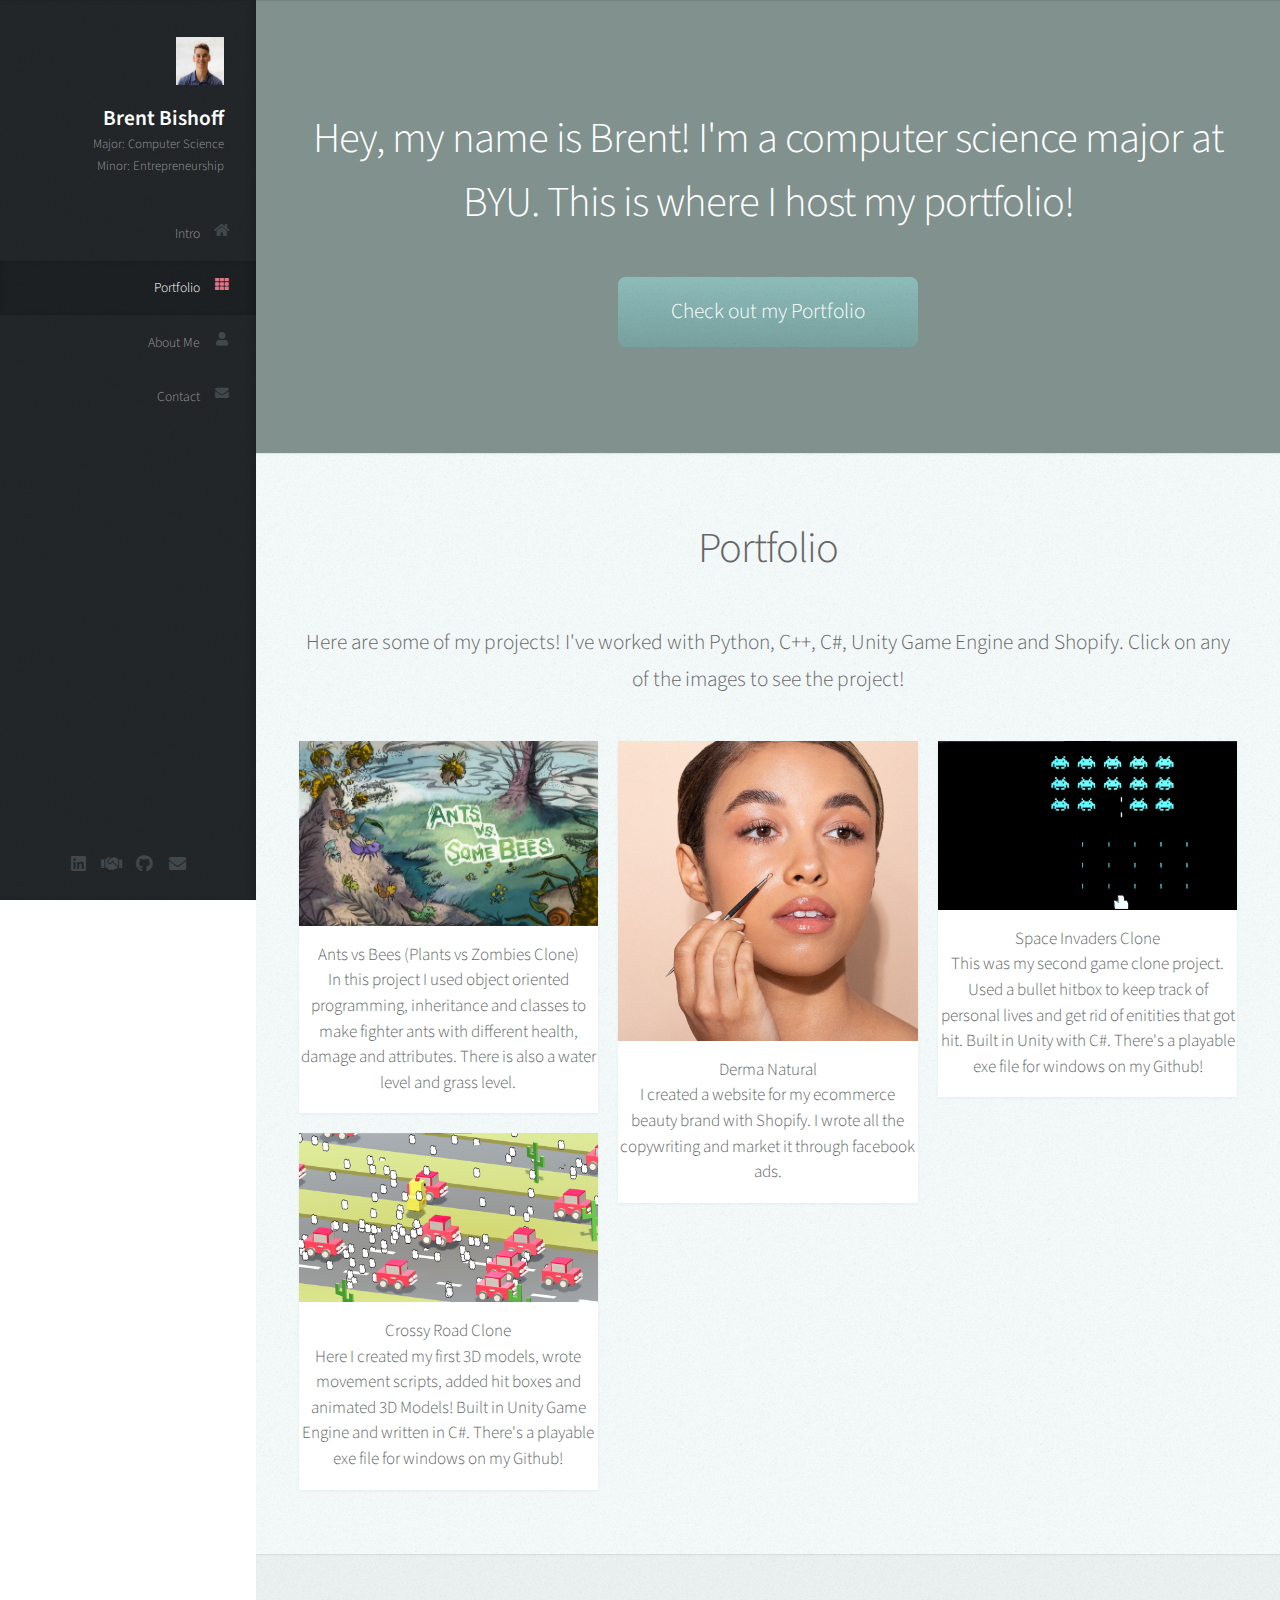
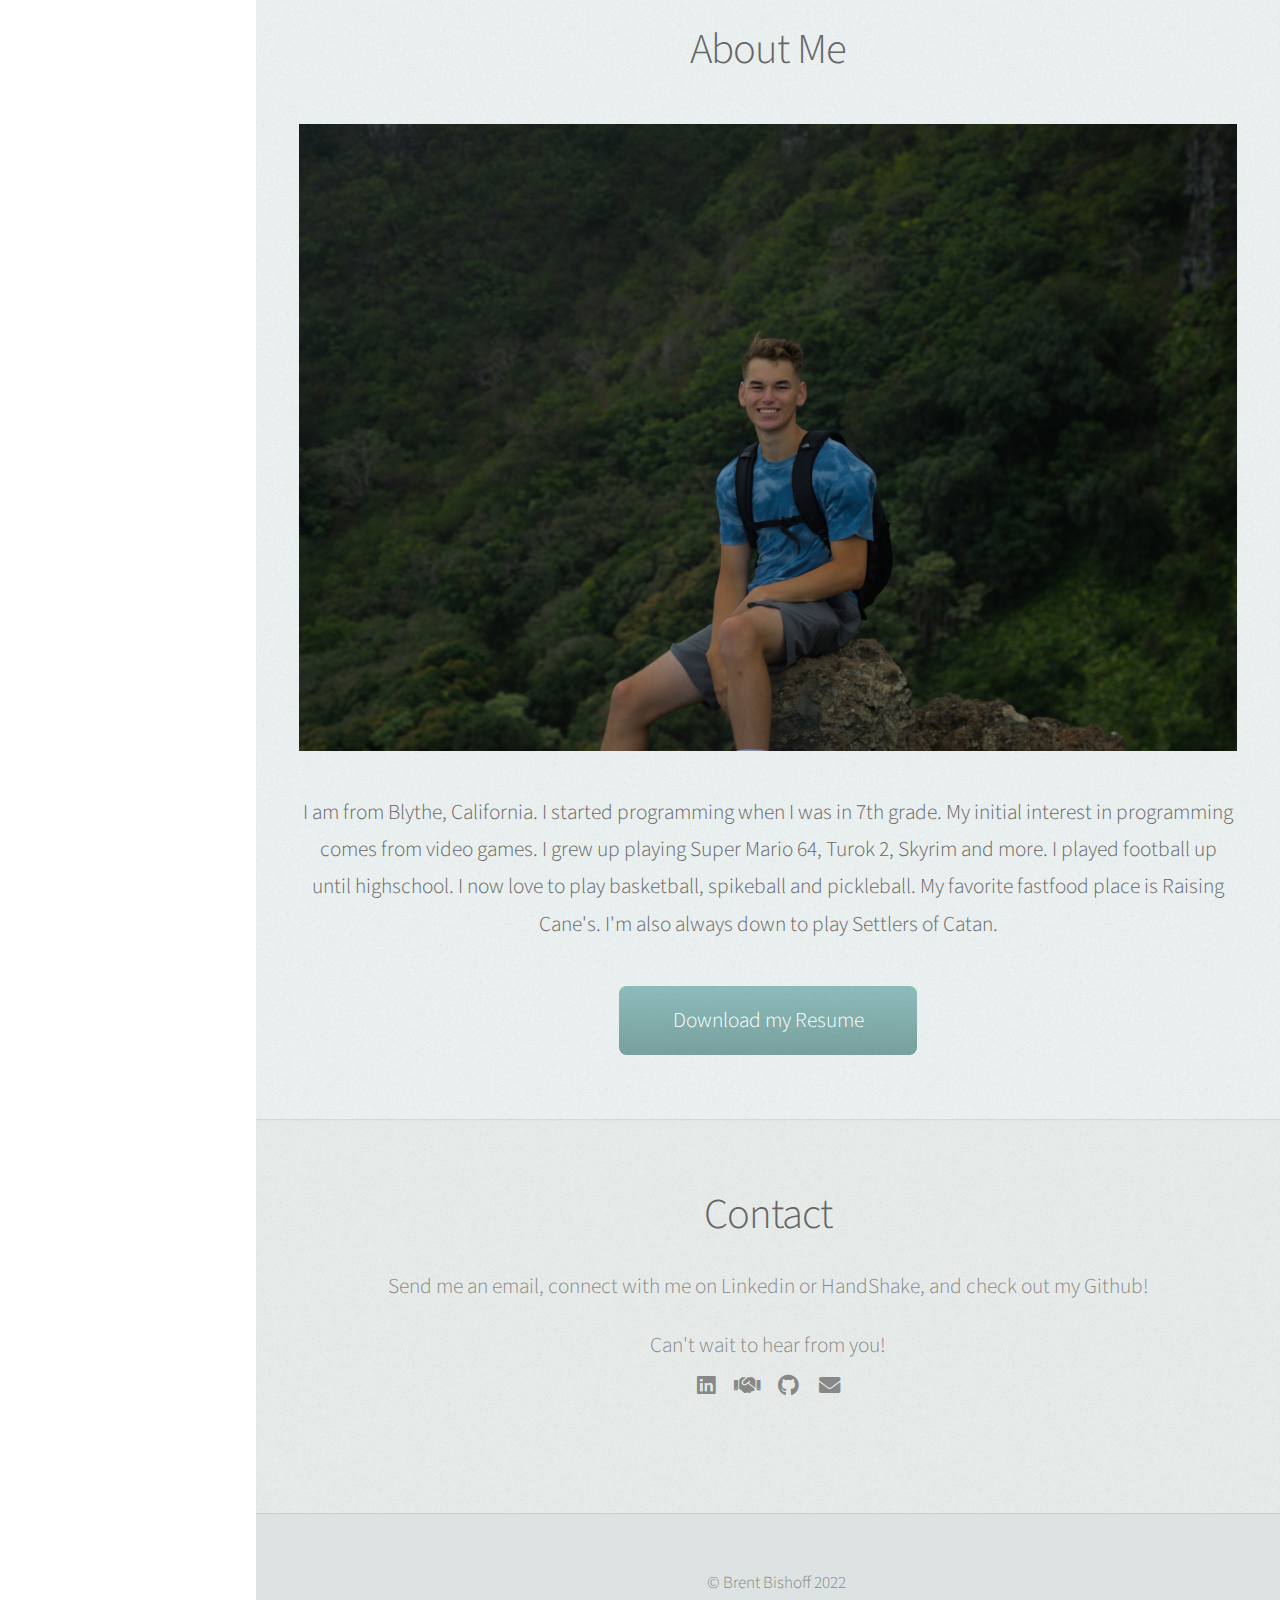
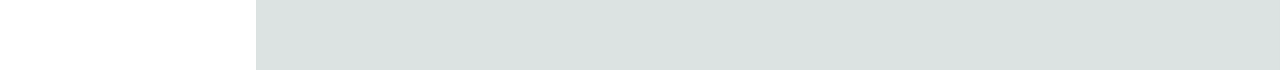
==== commit de0b1f22: "typos" ====
--- a/index.html
+++ b/index.html
@@ -59,7 +59,7 @@
 						<div class="container">
 
 							<header>
-								<h2 class="alt"> <strong>Hey my names Brent! I'm a computer science major at BYU. This is where I host my portfolio!</strong>
+								<h2 class="alt"> <strong>Hey, my name is Brent! I'm a computer science major at BYU. This is where I host my portfolio!</strong>
 							</header>
 
 							<footer>
@@ -143,11 +143,11 @@
 							<a href="#" class="image featured"><img src="images/IMG_9352.jpg" alt="" /></a>
 
 							<p><strong>I am from Blythe, California. I started programming when I was in 7th grade. My initial
-								intrest in programming comes from video games. I grew up playing Super Mario 64, Turok 2, Skyrim and more.
+								interest in programming comes from video games. I grew up playing Super Mario 64, Turok 2, Skyrim and more.
 								I played football up until highschool. I now love to play basketball, spikeball and pickleball. 
-								My favorite fastfood place is Raising Cane's. I'm also always down to play Settlers of Catan</strong></I></p>
+								My favorite fastfood place is Raising Cane's. I'm also always down to play Settlers of Catan.</strong></I></p>
 								<footer>
-									<a href="BrentBishoffResumeFinal.docx" class="button scrolly">Download my Resume</a>
+									<a href="BrentBishoffResume.docx (1).pdf" class="button scrolly">Download my Resume</a>
 								</footer>
 
 						</div>
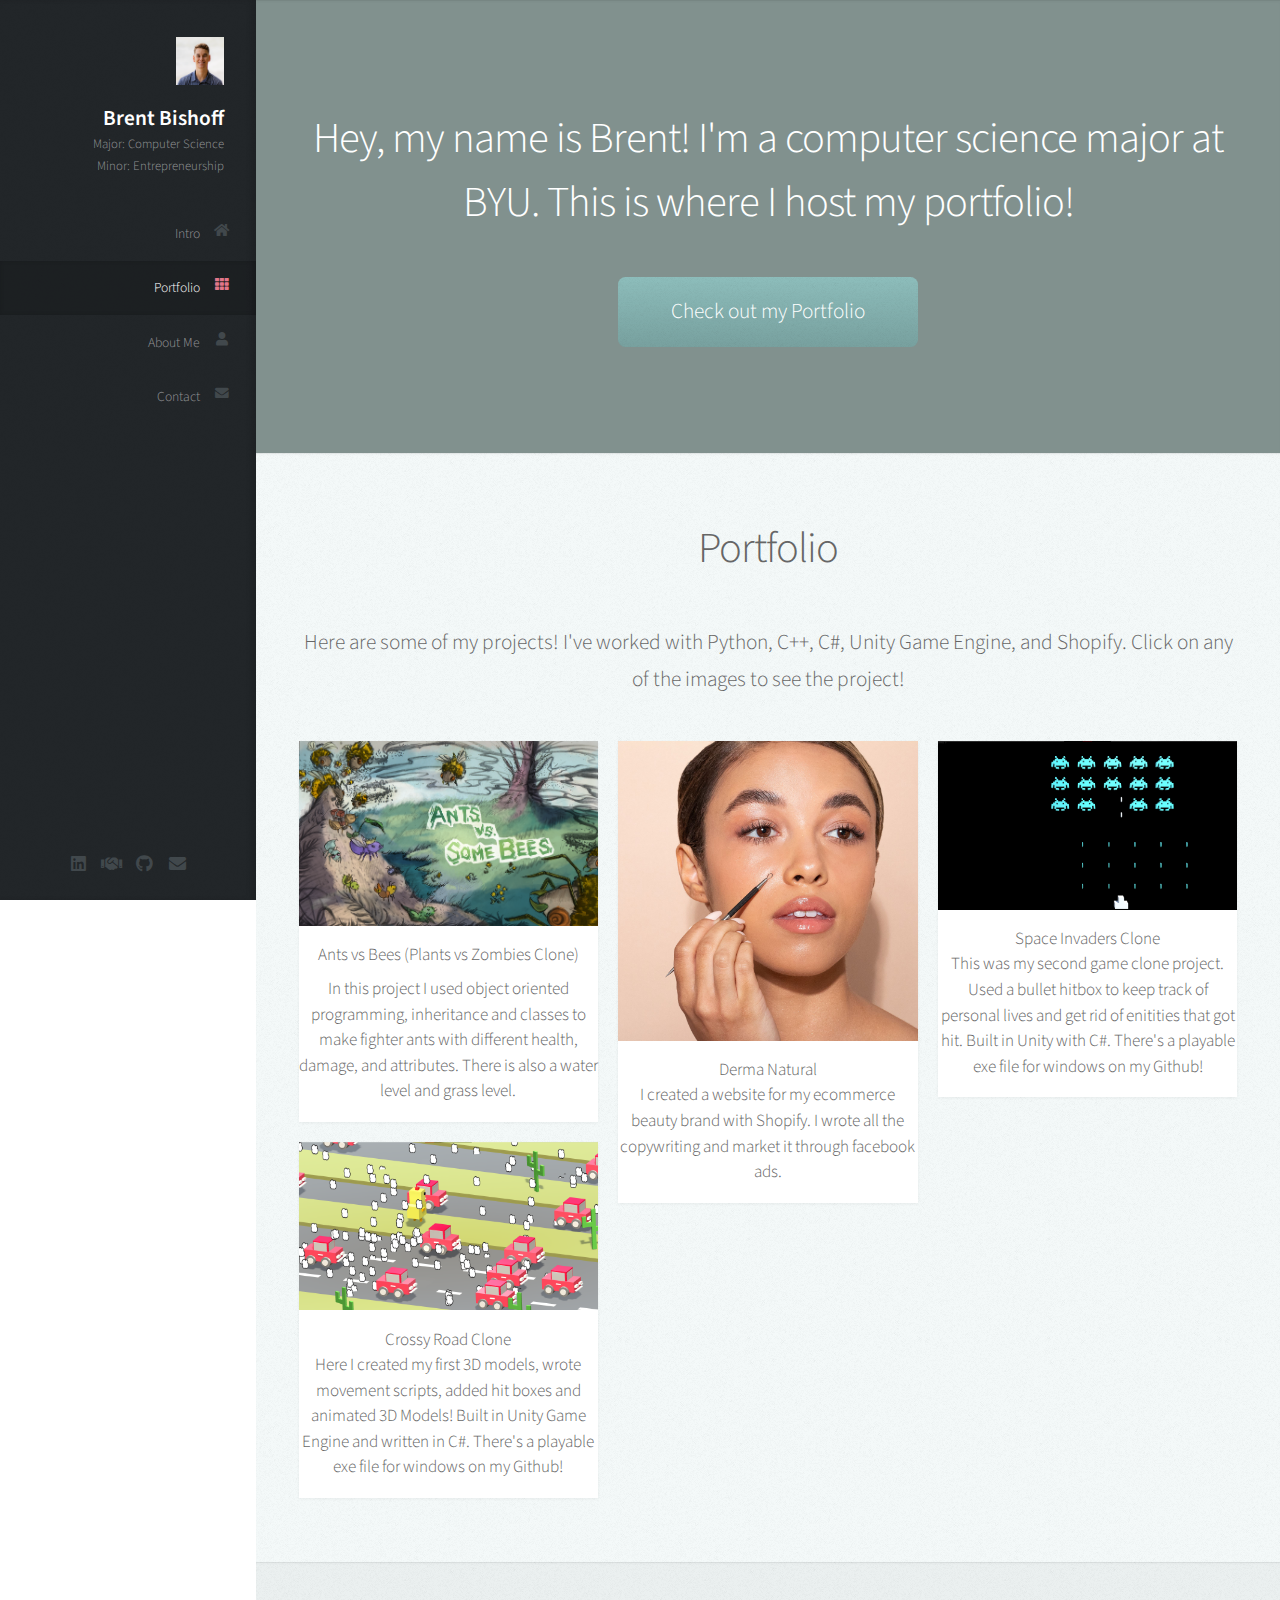
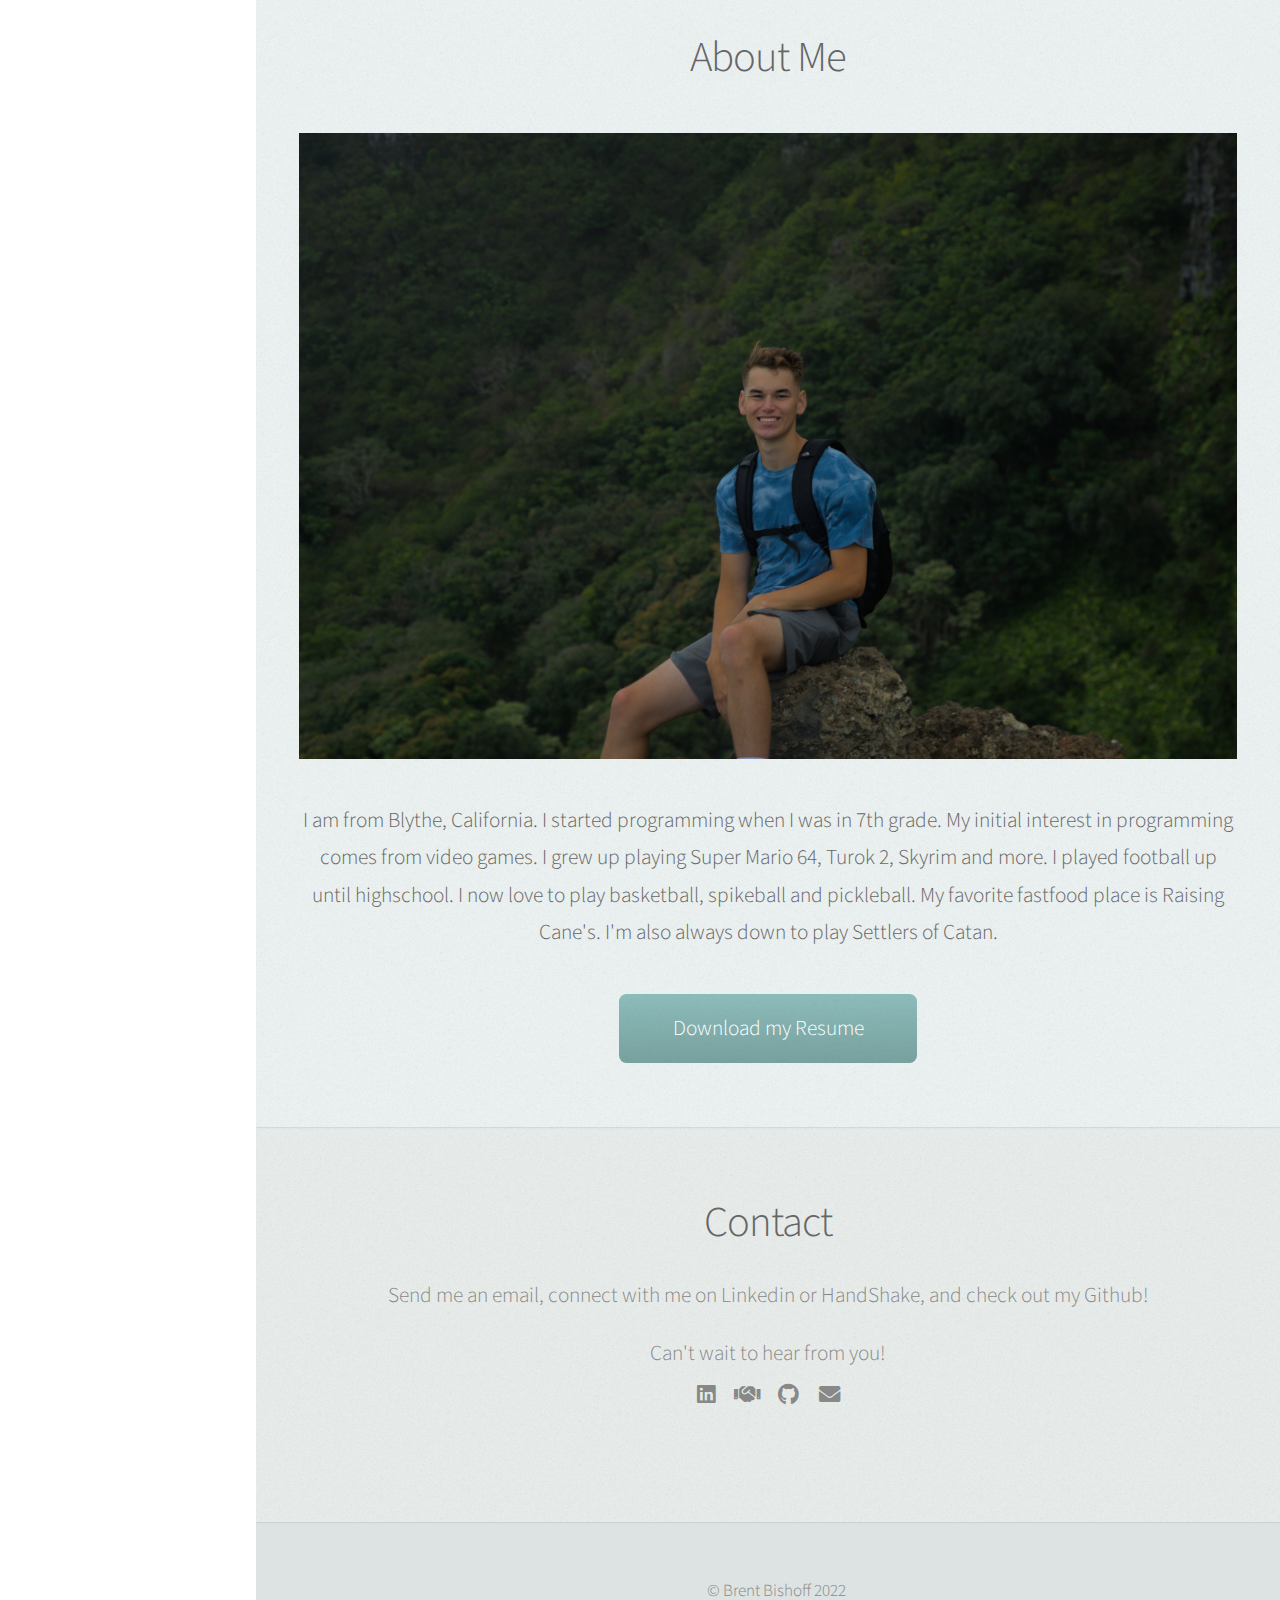
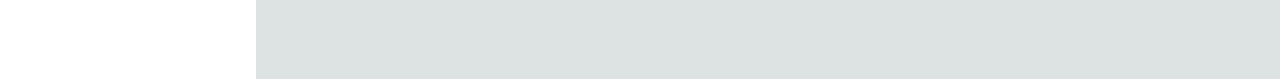
==== commit 404ae07b: "Changing spacing and other typos." ====
--- a/index.html
+++ b/index.html
@@ -6,7 +6,7 @@
 -->
 <html>
 	<head>
-		<title>Prologue by HTML5 UP</title>
+		<title>Brent Bishoff Portfolio</title>
 		<meta charset="utf-8" />
 		<meta name="viewport" content="width=device-width, initial-scale=1, user-scalable=no" />
 		<link rel="stylesheet" href="assets/css/main.css" />
@@ -77,7 +77,7 @@
 								<h2>Portfolio</h2>
 							</header>
 
-							<p><strong>Here are some of my projects! I've worked with Python, C++, C#, Unity Game Engine
+							<p><strong>Here are some of my projects! I've worked with Python, C++, C#, Unity Game Engine,
 								and Shopify. Click on any of the images to see the project!
 							</strong></p>
 
@@ -87,8 +87,9 @@
 										<a href="https://github.com/bdbishoff/ANTS-Plants-vs-Zombies-Clone-" class="image fit"><img src="images/splash.png" alt="" /></a>
 										<header>
 											<h3><strong>Ants vs Bees (Plants vs Zombies Clone)</strong> </h3>
+											<div class = "spacer"></div>
 											<h3>In this project I used object oriented programming, inheritance and classes
-												to make fighter ants with different health, damage and attributes. There is also
+												to make fighter ants with different health, damage, and attributes. There is also
 												a water level and grass level.
 											</h3>
 										</header>
--- a/assets/css/main.css
+++ b/assets/css/main.css
@@ -2630,4 +2630,7 @@
 					margin-top: 0;
 				}
 
-	}+	} 
+.spacer {
+	margin: .5em;
+}